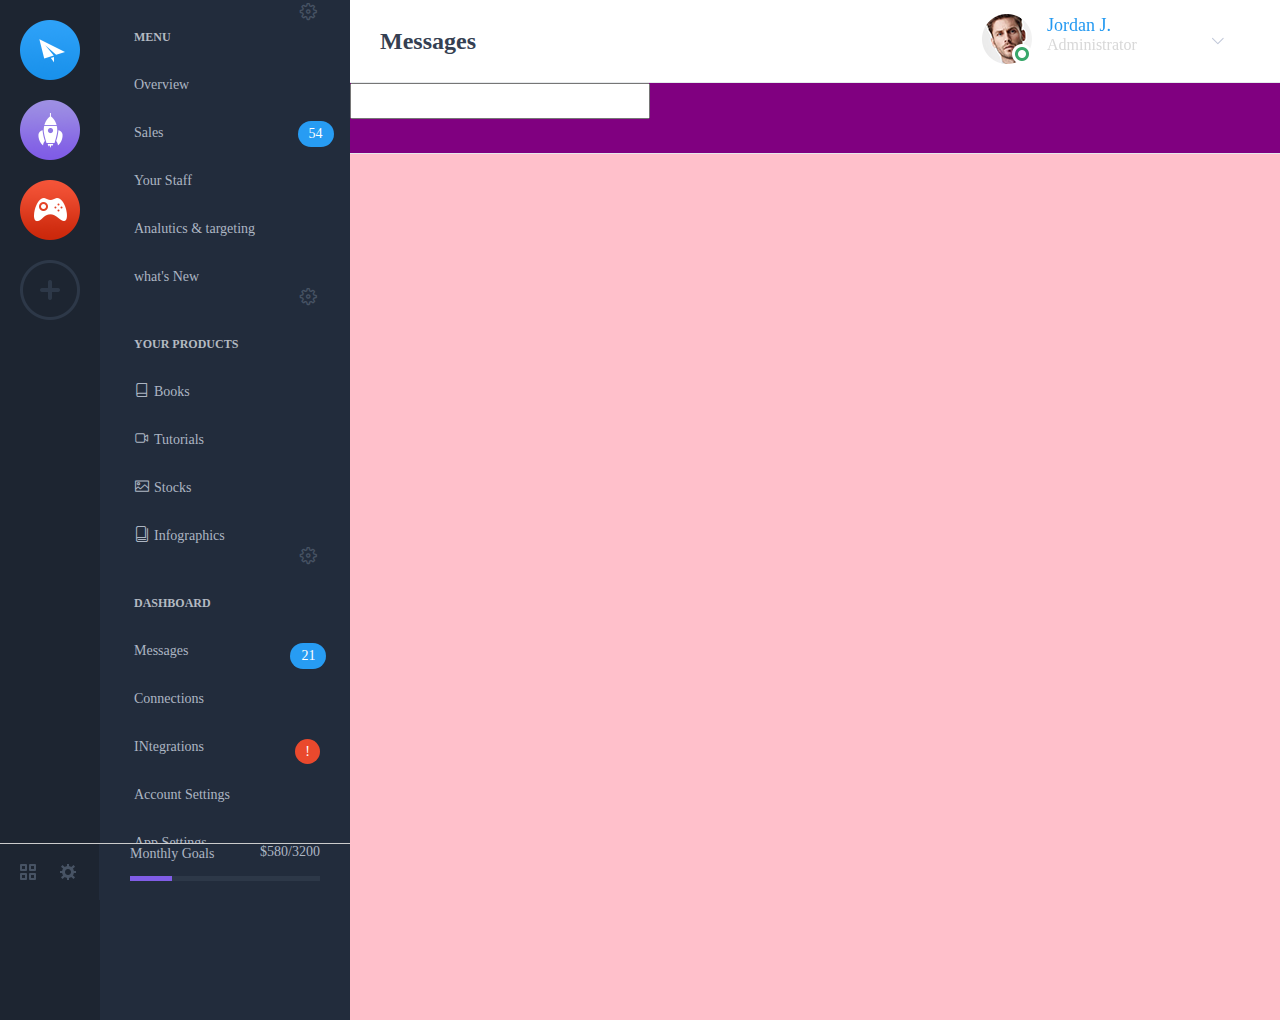
==== index.html @ c840bcb2 "第一次提交" ====
<!DOCTYPE html>
<html lang="en">
<head>
    <meta charset="UTF-8">
    <meta http-equiv="X-UA-Compatible" content="IE=edge">
    <meta name="viewport" content="width=device-width, initial-scale=1.0">
    <title>Messages</title>
    <link rel="stylesheet" href="css/style.css">
    <link rel="stylesheet" href="iconfont.css">
</head>
<body>
    <!-- 最左侧 -->
    <div class="left_side">
        <!-- 上面的图片 -->
        <a href="#">
            <img src="images/itmes15_1.png" alt="">
        </a>
        <a href="#">
            <img src="images/Item15_2.png" alt="">
        </a>
        <a href="#">
            <img src="/images/Item15_3.png" alt="">
        </a>
        <a href="#">
            <img src="/images/itmes15_4.png" alt="">
        </a>
        <!-- 下面的图片 -->
        <span class="setbottom">
            <a href="#">
                <img src="/images/itmes15_5.png" alt="">
            </a>
            <a href="#">
                <img src="/images/itmes15_6_Settings.png" alt="">
            </a>
        </span>
    </div>

    <!-- nav区域 252 256-->
    <nav>
       <div class="items1 item">
            <h6>MENU</h6>
            <a href="#">
                <i class="nav_icon iconfont">&#xe67d;</i>
            </a>
            <ul>
                <li><a href="#">Overview</a></li>
                <li><a href="#" class="sales">Sales</a></li>
                <li><a href="#">Your Staff</a></li>
                <li><a href="#">Analutics & targeting</a></li>
                <li><a href="#">what's New</a></li>
            </ul>
       </div>
       <div class="items2 item">
        <h6>YOUR PRODUCTS</h6>
        <a href="#">
            <i class="nav_icon iconfont">&#xe67d;</i>
        </a>
        <ul>
            <li>
                <a href="#">
                <span class="iconfont">
                    &#xe87d;
                </span>
                Books
            </a>
        </li>
            <li>
                <a href="#">
                <span class="iconfont">
                    &#xe68b;
                </span>
                Tutorials
            </a>
        </li>
            <li>
                <a href="#">
                    <span class="iconfont">
                        &#xe73b;
                    </span>
                    Stocks
                </a>
            </li>
            <li>
                <a href="#">
                    <span class="iconfont">
                        &#xe625;
                    </span>
                    Infographics
                </a>
            </li>
        </ul>
   </div>
   <div class="items3 item">
    <h6>DASHBOARD</h6>
    <a href="#">
        <i class="nav_icon iconfont">&#xe67d;</i>
    </a>
    <ul>
        <li><a href="#" class="messages">Messages</a></li>
        <li><a href="#">Connections</a></li>
        <li><a href="#" class="integrations">INtegrations</a></li>
        <li><a href="#">Account Settings</a></li>
        <li><a href="#">App Settings</a></li>
    </ul>
</div>

        <div class="dibu">
            <div class="bottom">
                <a href="#">Monthly Goals</a>
                <a href="#">$580/3200</a>
               <div class="jindutiao">
                    <span>
        
                    </span>
               </div>
            </div>
        </div>
    </nav>

    <!-- white区域 -->
   <div class="white">
        <!-- header头部区域 -->
    <header>
        <h4>Messages</h4>
        <div class="right">
            <img src="images/touxiang1.png" alt="">
            <span>
                <a href="#">Jordan J.</a>
                <p>Administrator</p>
            </span>
        </div>
    </header>

    <!-- middle中间部分 -->
    <div class="middle">
        <div class="search_box">
            <form action="">
                <input type="search" name="search" class="search">
            </form>
        </div>
    </div>





   </div>
   <script src="javascript/js.js"></script>
</body>
</html>
---- css/style.css ----
@font-face {
    font-family: 'iconfont';
    src: url('iconfont.woff2?t=1621921354415') format('woff2'),
         url('iconfont.woff?t=1621921354415') format('woff'),
         url('iconfont.ttf?t=1621921354415') format('truetype');
  }
.iconfont {
    font-family: "iconfont" !important;
    font-size: 16px;
    font-style: normal;
    -webkit-font-smoothing: antialiased;
    -moz-osx-font-smoothing: grayscale;
  }


* {
    margin: 0;
    padding: 0;
}

ul {
    list-style: none;
}
body {
    position: relative;
    width: 1580px;
    height: 1020px;
    box-sizing: border-box;
}
a {
    text-decoration: none;
}
/* 最左边一栏 */
.left_side {
    position: relative;
    width: 100px;
    height: 100%;
    background-color: #1d2531;
}
.left_side a {
    left: 20px;
}
.left_side a:nth-child(1) {
    position: absolute;
    top: 20px;
}
.left_side a:nth-child(2) {
    position: absolute;
    top: 100px;
}
.left_side a:nth-child(3) {
    position: absolute;
    top: 180px;
}
.left_side a:nth-child(4) {
    position: absolute;
    top: 260px;
}
/* .left_side a:nth-child(5) {
    position: fixed;
    bottom: 20px;
    left: 26px;
}
.left_side a:nth-child(6) {
    position: fixed;
    bottom: 20px;
    left: 58px;
} */
.left_side .setbottom {
    position: fixed;
    bottom: 0;
    left: 0;
    display: inline-block;
    width: 99px;
    height: 56px;
    background-color: #1d2531;
    border-top: 1px solid #ccc;
}
.left_side .setbottom a:nth-child(2) {
    position: absolute;
    top: 20px;
    left: 60px;
}
/* 导航栏 */
nav {
    position: absolute;
    top: 0;
    left: 100px;
    width: 252px;
    height: 100%;
    background-color: #222c3c;
}
nav a {
    position: relative;
    color: #adb6c3;
    font-size: 14px;
}
nav a:hover {
    color: #fff;
}
nav .item {
    padding: 0 34px;
    /* width: 252px; */
    /* height: 256px; */
} 
nav .item h6 {
    display: inline-block;
    font-size: 12px;
    color: #b4bac2;
}
nav .items1 i {
    float: right;
    font-size: 20px;
    color: #475364;
    margin-bottom: 52px;
}
nav .items1 h6 {
    margin-top: 30px;
}
nav .items2 i {
    float: right;
    font-size: 20px;
    color: #475364;
    margin-bottom: 52px;
}
nav .items2 h6,
nav .items3 h6 {
    margin-top: 52px;
}
nav .items3 i {
    float: right;
    font-size: 20px;
    color: #475364;
}
nav ul li {
    margin-top: 30px;
} 
/* nav .sales {
    position: relative;
} */
nav .sales::after {
    content: "54";
    position: absolute;
    top: -4px;
    right: -170px;
    display: block;
    width: 36px;
    background-color: #279cf3;
    border-radius: 20px;
    text-align: center;
    line-height: 26px;
    color: #fff;
}
nav .messages::after {
    content: "21";
    position: absolute;
    top: 0;
    right: -138px;
    display: block;
    width: 36px;
    background-color: #279cf3;
    border-radius: 20px;
    text-align: center;
    line-height: 26px;
    color: #fff;
}
nav .integrations::after {
    content: "!";
    position: absolute;
    top: 0;
    right: -116px;
    display: block;
    width: 25px;
    background-color: #ea492d;
    border-radius: 50%;
    text-align: center;
    line-height: 25px;
    color: #fff;
}
.dibu {
    position: fixed;
    bottom: 0;
    left: 99px;
    width: 253px;
    height: 56px;
    background-color: #222c3c;
    border-top: 1px solid #ccc;
}
nav .bottom {
    margin-left: 31px;
    height: 56px;
    width: 190px;
    /* border: 1px solid #fff; */
    background-color: #222c3c;
    color: #fff;
}
nav .bottom .jindutiao {
    margin-top: 14px;
    height: 5px;
    width: 100%;
    background-color: #2d3848;
}
nav .bottom a:nth-child(2) {
    float: right;
}
nav .bottom .jindutiao span {
    float: left;
    width: 42px;
    height: 5px;
    background-color: #805de6;
}

/* white区域 */
.white {
    position: absolute;
    top: 0;
    right: 0;
    width: 1230px;
    height: 100%;
    background-color: pink;
}
/* header头部区域 */
header {
    position: sticky;
    top: 0;
    left: 350px;
    height: 82px;
    width: 100%;
    /* background-color: pink; */
    border-bottom: 1px solid #e6e9ec;
    /* background-color: purple; */
    background-color: #fff;
}
header h4 {
    line-height: 82px;
    margin-left: 30px;
    font-size: 24px;
    color: #354052;
}
header .right {
    position: fixed;
    top: 0;
    right: 233px;
}
header .right::after {
    content: "\e665";
    position: absolute;
    top: 0;
    right: -179px;
    line-height: 82px;
    display: inline-block;
    font-family: "iconfont";
    color: #c1c8d9;
}
header .right img {
    margin: 14px 15px;
}
header .right span {
    position: absolute;
    top: 0;
    display: inline-block;
    height: 82px;
    background-color: #fff;
    font-size: 16px;
}
header .right span a {
    display: inline-block;
    margin-top: 15px;
    margin-bottom: 0;
    color: #2399f1;
    font-size: 18px;

}
header .right span {
    color: #d8d8d8;
}
/* middle区域 */
.white .middle {
    height: 70px;
    width: 100%;
    background-color: purple;
    border-bottom: 1px solid #e6e9ec;
}
.search_box .search {
    width: 300px;
    height: 36px;
}
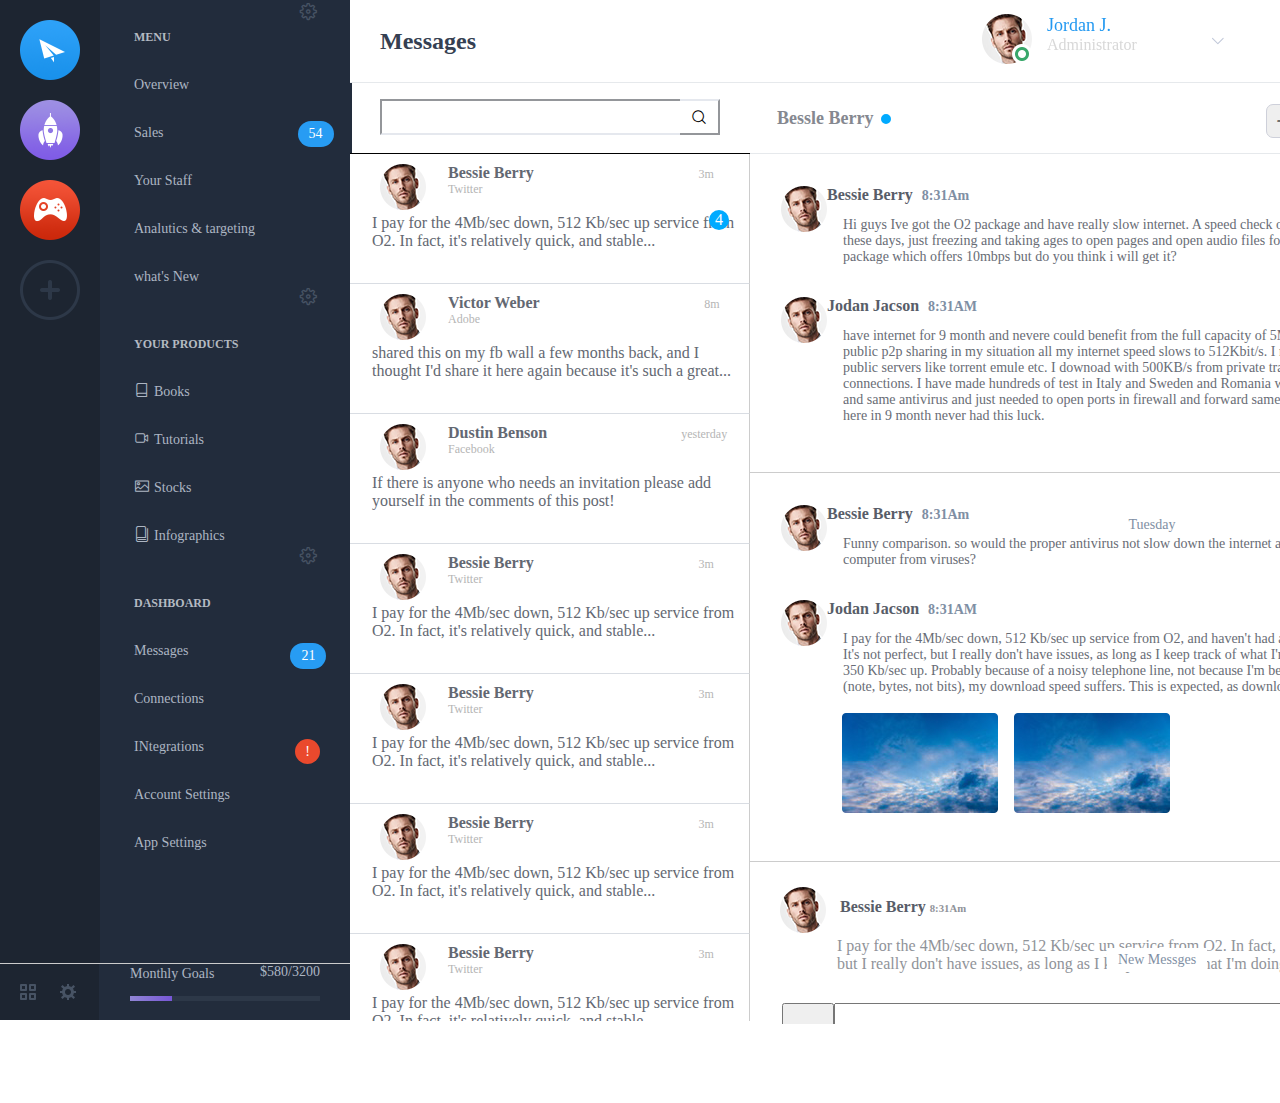
==== commit 37b70e72: "Add files via upload" ====
--- a/index.html
+++ b/index.html
@@ -131,20 +131,261 @@
         </div>
     </header>
 
-    <!-- middle中间部分 -->
-    <div class="middle">
-        <div class="search_box">
-            <form action="">
+    <!-- search搜索部分 -->
+    <div class="search_box">
+            <form action="" autocomplete="off">
                 <input type="search" name="search" class="search">
+                <button type="button" class="iconfont" name="search">&#xe67e;</button>
             </form>
         </div>
+
+        <!-- person_info人物详情区 -->
+        <div class="person_info">
+            <div class="itmes1">
+                <a href="#">
+                    <img src="images/Face.png" alt="">
+                   <span>
+                    <h4 class="it1">Bessie Berry</h4>
+                    <p>Twitter</p>
+                    <p class="distance">3m</p>
+                   </span>
+                </a>
+                <p class="introduce messages">I pay for the 4Mb/sec down, 512 Kb/sec up service from O2. In fact, it's relatively quick, and stable...</p>
+            </div>
+            <div class="itmes1">
+                <a href="#">
+                    <img src="images/Face.png" alt="">
+                   <span>
+                    <h4 class="it2">Victor Weber</h4>
+                    <p>Adobe</p>
+                    <p class="distance">8m</p>
+                   </span>
+                </a>
+                <p class="introduce">shared this on my fb wall a few months back, and I thought I'd share it here again because it's such a great...</p>
+            </div>
+            <div class="itmes1 it3">
+                <a href="#">
+                    <img src="images/Face.png" alt="">
+                   <span>
+                    <h4>Dustin Benson</h4>
+                    <p>Facebook</p>
+                    <p class="distance">yesterday</p>
+                   </span>
+                </a>
+                <p class="introduce">If there is anyone who needs an invitation please add yourself in the comments of this post!</p>
+            </div>
+            <div class="itmes1 it4">
+                <a href="#">
+                    <img src="images/Face.png" alt="">
+                   <span>
+                    <h4>Bessie Berry</h4>
+                    <p>Twitter</p>
+                    <p class="distance">3m</p>
+                   </span>
+                </a>
+                <p class="introduce">I pay for the 4Mb/sec down, 512 Kb/sec up service from O2. In fact, it's relatively quick, and stable...</p>
+            </div>
+            <div class="itmes1 it5">
+                <a href="#">
+                    <img src="images/Face.png" alt="">
+                   <span>
+                    <h4>Bessie Berry</h4>
+                    <p>Twitter</p>
+                    <p class="distance">3m</p>
+                   </span>
+                </a>
+                <p class="introduce">I pay for the 4Mb/sec down, 512 Kb/sec up service from O2. In fact, it's relatively quick, and stable...</p>
+            </div>
+            <div class="itmes1 it6">
+                <a href="#">
+                    <img src="images/Face.png" alt="">
+                   <span>
+                    <h4>Bessie Berry</h4>
+                    <p>Twitter</p>
+                    <p class="distance">3m</p>
+                   </span>
+                </a>
+                <p class="introduce">I pay for the 4Mb/sec down, 512 Kb/sec up service from O2. In fact, it's relatively quick, and stable...</p>
+            </div>
+            <div class="itmes1 it7">
+                <a href="#">
+                    <img src="images/Face.png" alt="">
+                   <span>
+                    <h4>Bessie Berry</h4>
+                    <p>Twitter</p>
+                    <p class="distance">3m</p>
+                   </span>
+                </a>
+                <p class="introduce">I pay for the 4Mb/sec down, 512 Kb/sec up service from O2. In fact, it's relatively quick, and stable...</p>
+            </div>
+           
+
+
+
+
+
+
+
+        </div>
+
+        <!-- home主页区域 -->
+        <div class="home">
+            <div class="home_top">
+                <div class="left">
+                    <!-- <img src="images/Face.png" alt=""> -->
+                    <h4>Bessle Berry</h4>
+                </div>
+                <div class="right">
+                    <div>
+                        <button class="iconfont bt1">&#xe664;</button>
+                        <button class="iconfont bt2">&#xe666;</button>
+                        <button class="iconfont bt3">&#xe621;</button>
+                    </div>
+                    <div>
+                        <a href="#">
+                            1 of 28
+                        </a>
+                        <button class="iconfont bt4">&#xe688;</button>
+                        <button class="iconfont bt5">&#xe689;</button>
+                    </div>
+                </div>
+                <div class="home_content">
+                    <div class="conversation1 one">
+                        <div class="person1 person">
+                            <img src="images/Face.png" alt="">
+                            <span>
+                                <h4>
+                                   Bessie Berry
+                                </h4>
+                                <h6>
+                                    8:31Am
+                                </h6>
+                            </span>
+                            <p>
+                                Hi guys Ive got the O2 package and have really slow internet.
+                                 A speed check online said i can get 3mbps but it seems more like 
+                                 0.5 these days, just freezing and taking ages to open pages and open 
+                                 audio files for example. I have decided to switch to the UPC package which 
+                                 offers 10mbps but do you think i will get it?
+                            </p>
+                        </div>
+                        <div class="person2 person">
+                            <img src="images/Face.png" alt="">
+                            <span>
+                                <h4>
+                                    <strong>Jodan Jacson</strong>
+                                </h4>
+                                <h6>8:31AM</h6>
+                            </span>
+                            
+                            <p>
+                                have internet for 9 month and nevere could benefit from the full capacity of 5Mbit/s as it is filtered by O2 when it detect 
+                                traffic on public p2p sharing in my situation all my internet speed slows to 512Kbit/s. I never had 400KB/s on when downloading 
+                                from p2p public servers like torrent emule etc. I downoad with 500KB/s from private trakers instead. So conlcusion O2 block trafic
+                                 on p2p connections. I have made hundreds of test in Italy and Sweden and Romania with the same file to doanload with the same setting 
+                                 and same antivirus and just needed to open ports in firewall and forward same ports and the speed was at full capacity in 1 minute. here in
+                                  9 month never had this luck.
+                            </p>
+                        </div>
+                    </div>
+                    <div class="conversation1 two">
+                        <div class="person1 person">
+                            <img src="images/Face.png" alt="">
+                            <span>
+                                <h4>Bessie Berry</h4>
+                                <h6>
+                                    8:31Am
+                                </h6>
+                            </span>
+                            <p>
+                                Funny comparison. so would the proper antivirus not slow 
+                                down the internet as much or do you mean a freebie doenst
+                                 protect the computer from viruses?
+                            </p>
+                        </div>
+                        <div class="person2 person">
+                            <img src="images/Face.png" alt="">
+                            <span>
+                                <h4>
+                                    <strong>Jodan Jacson</strong>
+                                </h4>
+                                <h6>8:31AM</h6>
+                            </span>
+                            
+                            <p>
+                                I pay for the 4Mb/sec down, 512 Kb/sec up service from O2,
+                                 and haven't had any problems. In fact, it's relatively quick,
+                                  and stable. It's not perfect, but I really don't have issues, as
+                                   long as I keep track of what I'm doing on it. I max out at about 3 Mb/sec
+                                    down, and 350 Kb/sec up. Probably because of a noisy telephone line, not because
+                                     I'm being throttled. When my uploads go over 25 KB/sec (note, bytes, not bits), my download 
+                                     speed suffers. This is expected, as downloads require upload bandwidth as well. 
+                            </p>
+                            <div class="pic">
+                                <div class="img1">
+                                    <img src="images/Photo .png" alt="">
+                                    <div class="mask">
+                                        <img src="images/hover.png" alt="">
+                                    </div>
+                                </div>
+                               <div class="img2">
+                                <img src="images/Photo .png" alt="">
+                                <div class="mask">
+                                    <img src="images/hover.png" alt="">
+                                </div>
+                               </div>
+                            </div>
+                        </div>
+                        
+                    </div>
+
+
+
+                     <!-- footer底部区域 -->
+            <footer>
+                <div class="footer_content">
+                    <img src="images/Face.png" alt="">
+                    <span>
+                        <h4>
+                           Bessie Berry
+                        </h4>
+                        <h6>
+                            8:31Am
+                        </h6>
+                    </span>
+                    <p>
+                        I pay for the 4Mb/sec down, 512 Kb/sec up service from O2.
+                         In fact, it's relatively quick, and stable. It's not perfect, 
+                         but I really don't have issues, as long as I keep track of what I'm doing on it. 
+                    </p>
+                </div>
+                <div class="footer_printf">
+                   <form action="" autocomplete="off">
+                    <button class="iconfont" type="button">&#xe664;</button>
+                    <input type="text" value="Well, kinda both :) but more of that second option, i`ve seen many systems infected and crawling with">
+                   </form>
+                </div>
+        </footer>
+
+
+
+                </div> 
+            </div>
+
+           
+        </div>
+
+       
+
+
     </div>
+   
 
 
 
 
 
    </div>
-   <script src="javascript/js.js"></script>
+   <!-- <script src="javascript/js.js"></script> -->
 </body>
 </html>--- a/css/style.css
+++ b/css/style.css
@@ -17,7 +17,9 @@
     margin: 0;
     padding: 0;
 }
-
+input {
+    outline: none;
+}
 ul {
     list-style: none;
 }
@@ -26,6 +28,7 @@
     width: 1580px;
     height: 1020px;
     box-sizing: border-box;
+    /* overflow: hidden; */
 }
 a {
     text-decoration: none;
@@ -67,7 +70,7 @@
     left: 58px;
 } */
 .left_side .setbottom {
-    position: fixed;
+    position: absolute;
     bottom: 0;
     left: 0;
     display: inline-block;
@@ -178,9 +181,9 @@
     color: #fff;
 }
 .dibu {
-    position: fixed;
+    position: absolute;
     bottom: 0;
-    left: 99px;
+    left: -1px;
     width: 253px;
     height: 56px;
     background-color: #222c3c;
@@ -207,7 +210,8 @@
     float: left;
     width: 42px;
     height: 5px;
-    background-color: #805de6;
+    background-image: linear-gradient(to left, #7757d6, #9186d4);
+
 }
 
 /* white区域 */
@@ -215,15 +219,17 @@
     position: absolute;
     top: 0;
     right: 0;
+    /* overflow: hidden; */
     width: 1230px;
     height: 100%;
-    background-color: pink;
+    /* background-color: pink; */
 }
 /* header头部区域 */
 header {
     position: sticky;
     top: 0;
     left: 350px;
+    z-index: 999;
     height: 82px;
     width: 100%;
     /* background-color: pink; */
@@ -260,7 +266,7 @@
     top: 0;
     display: inline-block;
     height: 82px;
-    background-color: #fff;
+    /* background-color: #fff; */
     font-size: 16px;
 }
 header .right span a {
@@ -274,14 +280,419 @@
 header .right span {
     color: #d8d8d8;
 }
+
 /* middle区域 */
 .white .middle {
     height: 70px;
     width: 100%;
-    background-color: purple;
+    /* background-color: purple; */
     border-bottom: 1px solid #e6e9ec;
 }
+.search_box {
+    width: 400px;
+    height: 70px;
+    background-color: fff;
+    /* border-bottom: 1px solid #e6e9ec; */
+    border-bottom: 1px solid #000;
+}
+.search_box form {
+    padding-top: 16px;
+    padding-left: 30px;
+}
 .search_box .search {
+    float: left;
     width: 300px;
     height: 36px;
-}+    border-right: 0;
+    border-color: #e5e8ee;
+}
+.search_box button {
+    width: 40px;
+    height: 36px;
+    border-left: 0;
+    background-color: #fff;
+    border-color: #e5e8ee;
+
+}
+/* person_info 人物详情区 */
+.person_info {
+    box-sizing: border-box;
+    /* overflow: auto; */
+    height: 867px;
+    width: 400px;
+    overflow: auto;
+}
+.person_info .itmes1 {
+    position: relative;
+    width: 400px;
+    height: 130px;
+    box-sizing: border-box;
+    /* background-color: purple; */
+    background-color: #fff;
+    border-bottom: 1px solid #d9dde3;
+    border-right: 1px solid #ccc;
+}
+.person_info h4::before {
+    content: "";
+    /* display: inline-block; */
+    display: none;
+    position: absolute;
+    top: 4px;
+    left: -17px;
+    /* margin-right: 8px; */
+    border: 7px solid #00aaff;
+    border-radius: 100%;
+    background-color: #00aaff;
+}
+
+.person_info .itmes1:hover h4::before {
+    display: block;
+}
+.person_info .itmes1 .introduce {
+    margin-left: 22px;
+    margin-top: 0px;
+    color: #636872;
+}
+.person_info .itmes1:hover {
+    border-left: 5px solid #00aaff;
+}
+/* .person_info .itmes1:hover .person_info h4::before {
+    display: block;
+}  */
+
+
+
+.person_info a h4 {
+    color: #636872;
+}
+.person_info .itmes1  img {
+    margin-left: 30px;
+    margin-top: 10px;
+}
+.person_info .itmes1 span {
+   position: absolute;
+   top: 10px;
+   margin-left: 22px;
+}
+.person_info .itmes1 span p {
+    color: #b5b5b5;
+    font-size: 12px;
+}
+.person_info .itmes1 span .distance {
+    position: absolute;
+    top: 3px;
+    right: -180px;
+}
+.person_info .itmes1 .messages::after {
+    content: "4";
+    position: absolute;
+    top: 56px;
+    right: 20px;
+    display: block;
+    width: 20px;
+    line-height: 20px;
+    text-align: center;
+    border-radius: 100%;
+    background-color: #00aaff;
+    color: #fff;
+}
+/* home主页区 */
+.home {
+    position: absolute;
+    top: 83px;
+    right: 0;
+    box-sizing: border-box;
+    width: 830px;
+    height: 100%;
+    margin-left: 1px solid #e6e9ec;
+    /* background-color: purple; */
+}
+.home .home_top {
+    position: relative;
+    height: 70px;
+    width: 100%;
+    border-bottom: 1px solid #e6e9ec;
+    background-color: #fff;
+}
+.home .home_top .left h4 {
+    line-height: 70px;
+    margin-left: 27px;
+    font-size: 18px;
+    color: #858890;
+}
+.home .home_top .left h4::after {
+    content: "";
+    display: inline-block;
+    border: 5px solid #00aaff;
+    border-radius: 50%;
+    margin-left: 8px;
+}
+.home .home_top .right {
+    position: absolute;
+    top: 0;
+    right: 0;
+    height: 70px;
+}
+.home .home_top .right div:nth-child(1) {
+    position: relative;
+    margin-right: 35px;
+    display: inline-block;
+    line-height: 70px;
+    padding-right: 24px;
+}
+.home .home_top .right div:nth-child(2) {
+    position: relative;
+    display: inline-block;
+    margin-right: 21px;
+    padding-left: 24px;
+    margin-top: 20px;
+    border-left: 1px solid #e6e9ec;
+}
+.home .home_top .right button {
+    width: 35px;
+    height: 34.5px;
+}
+.home .bt1 {
+    position: absolute;
+    top: 18px;
+    left: -34px;
+    border-top-left-radius: 7px;
+    border-bottom-left-radius: 7px;
+    /* border-right: 1px solid #ced0da; */
+    border: 1px solid #ced0da;
+}
+.home .bt2 {
+    display: inline-block;
+    height: 37px;
+    border-top: 1px solid #ced0da;
+    border-bottom: 1px solid #ced0da;
+    border: 1px solid #ced0da;
+
+}
+.home .bt3 {
+    position: absolute;
+    top: 18px;
+    left: 31px;
+    border-top-right-radius: 7px;
+    border-bottom-right-radius: 7px;
+    border-left: 1px solid #ced0da;
+    border: 1px solid #ced0da;
+}
+.home .bt4 {
+    position: absolute;
+    top: 0;
+    right: 34px;
+    border-top-left-radius: 7px;
+    border-bottom-left-radius: 7px;
+    /* border-bottom: 0; */
+    /* border-right: 1px solid #ced0da; */
+    border: 1px solid #ced0da;
+
+}
+.home .bt5 {
+    border-top-right-radius: 7px;
+    border-bottom-right-radius: 7px;
+    /* border-right: 0;
+    border-bottom: 0; */
+    border: 1px solid #ced0da;
+
+}
+.home .home_top .right div:nth-child(2) a {
+    margin-right: 52px;
+    color: #8390a9;
+}
+/* 主页的内容区830 870 */
+.home_content {
+    position: absolute;
+    top: 71px;
+    box-sizing: border-box;
+    overflow: auto;
+    width: 830px;
+    height: 870px;
+    /* background-color: green; */
+}
+.home_content .conversation1 {
+    width: 100%;
+    background-color: #fff;
+}
+.home_content .conversation1 img {
+    float: left;
+}
+.home_content .conversation1 p {
+    display: block;
+    padding-top: 13px;
+    padding-left: 62px;
+} 
+.home_content .conversation1 span h6 {
+    margin-left: 5px;
+    font-size: 14px;
+    color: #7f8fa4
+}
+.home_content .conversation1 span h6,
+h4 {
+    display: inline-block;
+}
+.home_content .conversation1 span h4 {
+    font-style: 16px;
+    color: #585d68;
+}
+.home_content .person p {
+    font-size: 14px;
+    color: #686c75;
+}
+.home_content .person {
+    padding-top: 32px;
+    padding-left: 31px;
+    /* border-left: 1px solid #ccc; */
+}
+
+.home_content .person2 {
+    /* margin-top: 28px; */
+    padding-bottom: 48px;
+    border-bottom: 1px solid #ccc;
+    /* border-bottom: 5px solid red; */
+
+}
+.home_content::after {
+    content: "Tuesday";
+    position: absolute;
+    top: 359px;
+    left: 357px;
+    display: block;
+    width: 90px;
+    font-size: 14px;
+    /* background-color: red; */
+    background-color: #fff;
+    text-align: center;
+    line-height: 24px;
+    color: #7f8fa4
+}
+.home_content .tow {
+    position: relative;
+}
+.home_content .two::after {
+    content: "New Messges";
+    z-index: 999;
+    position: absolute;
+    top: 794px;
+    left: 357px;
+    display: block;
+    width: 100px;
+    font-size: 14px;
+    /* background-color: red; */
+    background-color: #fff;
+    text-align: center;
+    line-height: 24px;
+    color: #7f8fa4
+}
+.home_content .two .pic {
+    height: 100px;
+    width: 100%;
+    margin-top: 18px;
+    margin-left: 61px;
+    /* background-color: pink; */
+}
+.home_content .two .pic .img1 {
+    position: relative;
+    float: left;
+    width: 157px;
+    height: 100px;
+    margin-right: 15px;
+} 
+.home_content .two .pic .img1 .mask {
+    position: absolute;
+    top: 0;
+    left: 0;
+    /* 隐身之术 */
+    display: none;
+    width: 157px;
+    height: 100px;
+    background-color: rgba(0, 0, 0, 0.5);
+}
+.home_content .two .pic .img1 .mask img {
+   margin-top: 27px;
+   margin-left: 51px;
+}
+.home_content .two .pic .img1:hover .mask{
+    display: block;
+}
+/*  */
+.home_content .two .pic .img2 {
+    position: relative;
+    float: left;
+    width: 157px;
+    height: 100px;
+    margin-right: 15px;
+} 
+.home_content .two .pic .img2 .mask {
+    position: absolute;
+    top: 0;
+    left: 0;
+    /* 隐身之术 */
+    display: none;
+    width: 157px;
+    height: 100px;
+    background-color: rgba(0, 0, 0, 0.5);
+}
+.home_content .two .pic .img2 .mask img {
+   margin-top: 27px;
+   margin-left: 51px;
+}
+.home_content .two .pic .img2:hover .mask{
+    display: block;
+}
+
+/* footer底部区域 */
+footer {
+    position: relative;
+    width: 100%;
+    /* background-color: pink; */
+    /* padding-bottom: 1px; */
+}
+footer .footer_content h4, 
+h6 {
+    display: inline-block;
+    color: #909399;
+}
+footer .footer_content h4 {
+    color: #585d68;
+}
+footer .footer_content span {
+    position: absolute;
+    top: 36px;
+    left: 90px;
+}
+footer .footer_content img {
+    margin: 25px 10px 0 30px;
+}
+footer .footer_content p {
+    display: block;
+    margin-left: 87px;
+    color: #909399;
+}
+/*770 55*/
+.footer_printf {
+    position: relative;
+    width: 770px;
+    height: 55px;
+    margin-top: 30px;
+    margin-left: 32px;
+    margin-bottom: 22px;
+    /* background-color: #bfa; */
+}
+.footer_printf button{
+    width: 52px;
+    height: 55px;
+    margin: 0;
+}
+.footer_printf input{
+    position: absolute;
+    top: 0;
+    left: 52px;
+    height: 51px;
+    width: 714px;
+    margin: 0;
+    outline: none;
+}
+
+
